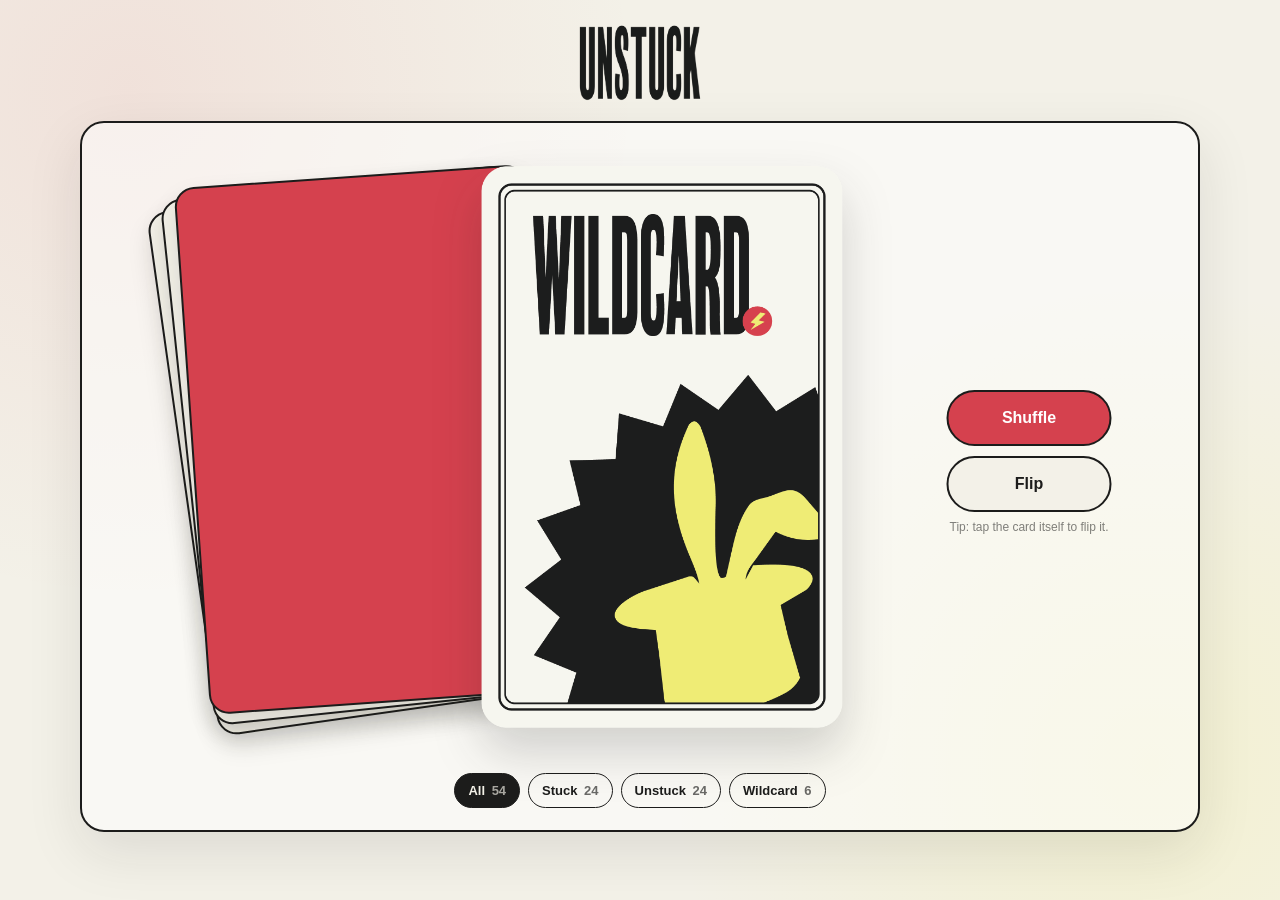
==== index.html @ 98b53271 "Add files via upload" ====
<!doctype html>
<html lang="en">
  <head>
    <meta charset="UTF-8" />
    <meta name="viewport" content="width=device-width, initial-scale=1" />
    <meta name="theme-color" content="#f3f1e8" />
    <title>Unstuck — Card Deck</title>
    <link rel="stylesheet" href="styles.css" />
  </head>
  <body>
    <main class="app-shell">
      <header class="masthead">
        <img class="brand-logo" src="assets/branding/unstuck-logo.png" alt="Unstuck" />
      </header>

      <section class="table" aria-label="Virtual card table">
        <div class="play-area">
          <div class="stage">
            <div class="deck-stack" aria-hidden="true">
              <div></div><div></div><div></div>
            </div>

            <button class="card" id="card" type="button" aria-label="Flip current card">
              <span class="card-motion">
                <span class="card-inner">
                  <span class="card-face card-back"><img id="back-image" alt="" /></span>
                  <span class="card-face card-front"><img id="front-image" alt="" /></span>
                </span>
              </span>
            </button>

            <p class="empty-message" id="empty-message" hidden>
              Every card has been drawn. Shuffle to begin again.
            </p>
          </div>

          <div class="controls">
            <button class="control primary" id="shuffle" type="button">Shuffle</button>
            <div class="flip-group">
              <button class="control secondary" id="flip" type="button">Flip</button>
              <p class="hint">Tip: tap the card itself to flip it.</p>
            </div>
          </div>
        </div>

        <div class="category-picker" role="group" aria-label="Choose deck category">
          <button class="category active" data-category="all">All <span>54</span></button>
          <button class="category" data-category="stuck">Stuck <span>24</span></button>
          <button class="category" data-category="unstuck">Unstuck <span>24</span></button>
          <button class="category" data-category="wildcard">Wildcard <span>6</span></button>
        </div>
      </section>
    </main>
    <script src="app.js"></script>
  </body>
</html>
---- styles.css ----
:root {
  --paper: #f3f1e8;
  --ink: #1c1c1b;
  --red: #d5414e;
  --yellow: #f3ef6d;
  --radius: 24px;
}

* { box-sizing: border-box; }

body {
  margin: 0;
  min-width: 320px;
  min-height: 100vh;
  color: var(--ink);
  background:
    radial-gradient(circle at 10% 10%, rgba(213, 65, 78, .09), transparent 32rem),
    radial-gradient(circle at 90% 85%, rgba(243, 239, 109, .18), transparent 30rem),
    var(--paper);
  font-family: Arial, Helvetica, sans-serif;
}

button { font: inherit; }

.app-shell {
  width: min(1120px, calc(100% - 32px));
  margin: 0 auto;
  padding: 32px 0 40px;
}

.masthead {
  display: flex;
  align-items: center;
  justify-content: center;
  min-height: 60px;
  margin: -10px 0 -2px;
}

.brand-logo {
  display: block;
  width: clamp(115px, 14vw, 150px);
  height: auto;
  transform: translateY(calc(-12% - 4px));
  mix-blend-mode: multiply;
}

.table {
  position: relative;
  min-height: 700px;
  padding: 20px 24px 22px;
  overflow: hidden;
  border: 2px solid var(--ink);
  border-radius: var(--radius);
  background: rgba(255, 255, 255, .52);
  box-shadow: 0 20px 55px rgba(28, 28, 27, .10);
}

.category-picker {
  display: flex;
  justify-content: center;
  gap: 8px;
  position: relative;
  z-index: 5;
  margin-top: 14px;
}

.category {
  padding: 9px 13px;
  border: 1.5px solid var(--ink);
  border-radius: 999px;
  color: var(--ink);
  background: transparent;
  cursor: pointer;
  font-size: 13px;
  font-weight: 800;
  transition: transform .15s ease, background .15s ease, color .15s ease;
}

.category:hover { transform: translateY(-2px); }
.category.active { color: var(--paper); background: var(--ink); }
.category span { opacity: .65; margin-left: 3px; }

.play-area {
  position: relative;
  transform: translateX(22px);
}

.stage {
  position: relative;
  display: grid;
  place-items: center;
  min-height: 610px;
  padding: 4px 0 12px;
  perspective: 1600px;
}

.deck-stack {
  position: absolute;
  top: 50%;
  left: calc(50% - 305px);
  width: 352px;
  aspect-ratio: 2 / 3;
  transform: translate(-50%, -50%) rotate(-8deg);
}

.deck-stack div {
  position: absolute;
  inset: 0;
  border: 2px solid var(--ink);
  border-radius: 20px;
  background: var(--paper);
  box-shadow: 0 12px 25px rgba(28, 28, 27, .13);
}

.deck-stack div:nth-child(2) { transform: translate(6px, -5px) rotate(2deg); }
.deck-stack div:nth-child(3) { transform: translate(12px, -10px) rotate(4deg); background: var(--red); }

.card {
  position: relative;
  z-index: 2;
  width: min(400px, 82vw);
  aspect-ratio: 1468 / 2202;
  padding: 0;
  border: 0;
  border-radius: 22px;
  background: transparent;
  cursor: pointer;
  perspective: 1400px;
  filter: drop-shadow(0 24px 24px rgba(28, 28, 27, .18));
}

.card-motion,
.card-inner {
  display: block;
  position: absolute;
  inset: 0;
}

.card-motion { transform-style: preserve-3d; }

.card-inner {
  transform-style: preserve-3d;
  transition: transform .55s cubic-bezier(.2,.75,.2,1);
}

.card.flipped .card-inner { transform: rotateY(180deg); }
.card.dealing { animation: deal .45s cubic-bezier(.2,.8,.2,1); }
.card.anticipating .card-motion {
  animation: pulseToFlip .55s ease-in-out forwards;
  will-change: transform;
}
.card:disabled { cursor: wait; }

.card-face {
  position: absolute;
  inset: 0;
  overflow: hidden;
  border-radius: 22px;
  backface-visibility: hidden;
  background: transparent;
}

.card-front { transform: rotateY(180deg); }
.card img { width: 100%; height: 100%; display: block; object-fit: cover; }

.controls {
  display: flex;
  flex-direction: column;
  justify-content: center;
  align-items: center;
  gap: 10px;
  position: absolute;
  top: 50%;
  left: calc(75% + 100px);
  transform: translate(-50%, -50%);
  z-index: 5;
}

.control {
  min-width: 165px;
  padding: 17px 26px;
  border: 2px solid var(--ink);
  border-radius: 999px;
  cursor: pointer;
  font-size: 16px;
  font-weight: 900;
  transition: transform .15s ease, box-shadow .15s ease;
}

.control:hover:not(:disabled) { transform: translateY(-2px); box-shadow: 0 5px 0 var(--ink); }
.control:active:not(:disabled) { transform: translateY(2px); box-shadow: none; }
.control:disabled { opacity: .35; cursor: not-allowed; }
.control.primary { background: var(--red); color: white; }
.control.secondary { background: var(--paper); color: var(--ink); }

.flip-group {
  display: flex;
  position: relative;
  flex: 0 0 auto;
  width: 165px;
  min-width: 0;
  flex-direction: column;
  align-items: center;
  gap: 8px;
}
.hint {
  position: absolute;
  top: calc(100% + 8px);
  left: 50%;
  width: 210px;
  margin: 0;
  transform: translateX(-50%);
  text-align: center;
  white-space: nowrap;
  font-size: 12px;
  line-height: 1.25;
  opacity: .55;
}
.empty-message { max-width: 300px; text-align: center; font-family: Georgia, serif; font-size: 22px; line-height: 1.3; }

@keyframes deal {
  from { opacity: 0; transform: translate(-150px, -16px) rotate(-5deg); }
  to { opacity: 1; transform: none; }
}

@keyframes pulseToFlip {
  0% { transform: scale(1); }
  45% { transform: scale(.95); }
  100% { transform: scale(1); }
}

@media (max-width: 760px) {
  .app-shell { width: min(100% - 18px, 620px); padding-top: 20px; }
  .masthead { min-height: 58px; margin: -10px 4px -2px; }
  .brand-logo { width: 118px; }
  .table { min-height: 650px; padding-inline: 10px; }
  .category-picker { flex-wrap: wrap; margin-top: 24px; }
  .stage { min-height: 520px; }
  .play-area { transform: none; }
  .deck-stack { display: none; }
  .controls {
    display: grid;
    width: 100%;
    position: relative;
    top: auto;
    right: auto;
    left: auto;
    transform: none;
    grid-template-columns: 120px 120px;
    column-gap: 16px;
    row-gap: 8px;
    justify-content: center;
    align-items: flex-start;
  }
  .flip-group {
    display: contents;
  }
  #flip { grid-column: 2; grid-row: 1; }
  .hint {
    position: static;
    grid-column: 1 / -1;
    grid-row: 2;
    justify-self: center;
    transform: none;
  }
  .control {
    width: 120px;
    min-width: 120px;
    padding: 14px 18px;
  }
}

/* Compact landscape embed: sized for short, wide portfolio frames. */
@media (max-height: 600px) and (min-width: 700px) {
  html, body { height: 100%; overflow: hidden; }

  .app-shell {
    display: grid;
    grid-template-rows: 44px minmax(0, 1fr);
    gap: 8px;
    width: 100%;
    height: 100%;
    padding: 12px 18px 16px;
  }

  .masthead {
    min-height: 0;
    margin: 0;
  }

  .brand-logo {
    width: 74px;
    transform: translateY(calc(-12% - 2px));
  }

  .table {
    display: flex;
    min-height: 0;
    height: 100%;
    padding: 8px 14px 9px;
    flex-direction: column;
    border-radius: 18px;
  }

  .play-area {
    flex: 1 1 auto;
    min-height: 0;
    transform: translateX(10px);
  }

  .stage {
    height: 100%;
    min-height: 0;
    padding: 0;
  }

  .card { width: min(242px, calc((100vh - 145px) * .666)); }

  .deck-stack {
    left: calc(50% - 182px);
    width: 212px;
  }

  .controls { left: calc(75% + 60px); }

  .control {
    min-width: 120px;
    padding: 11px 17px;
    font-size: 13px;
  }

  .flip-group {
    width: 120px;
  }

  .hint { width: 182px; font-size: 10px; }

  .category-picker {
    flex: 0 0 auto;
    margin-top: 6px;
    gap: 6px;
  }

  .category {
    padding: 6px 10px;
    font-size: 11px;
  }
}

@media (prefers-reduced-motion: reduce) {
  *, *::before, *::after { scroll-behavior: auto !important; animation-duration: .01ms !important; transition-duration: .01ms !important; }
}
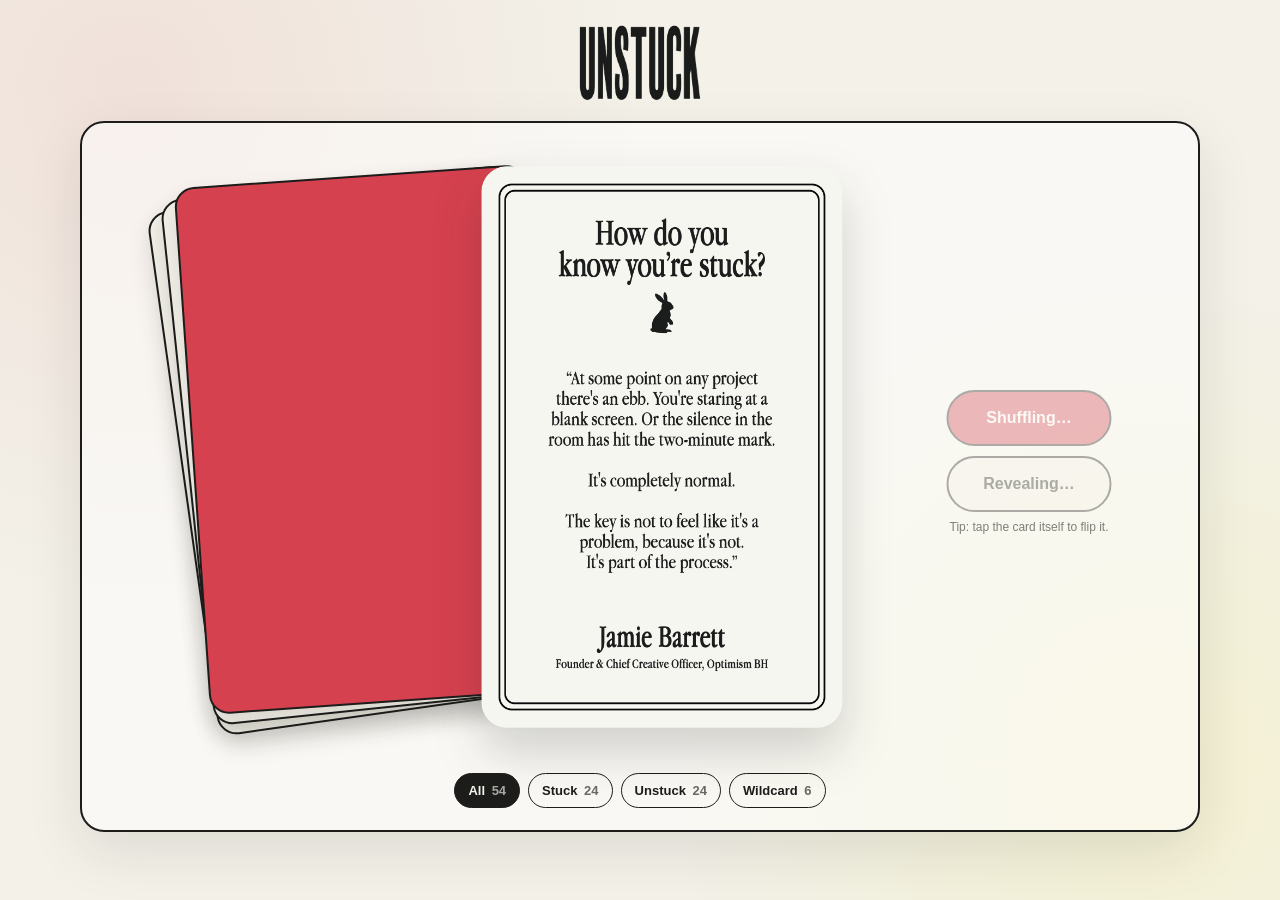
==== commit 0e81592e: "Add files via upload" ====
--- a/index.html
+++ b/index.html
@@ -51,6 +51,6 @@
         </div>
       </section>
     </main>
-    <script src="app.js"></script>
+    <script src="app.js?v=20260623-corrected-cards"></script>
   </body>
 </html>
--- a/styles.css
+++ b/styles.css
@@ -229,7 +229,7 @@
   100% { transform: scale(1); }
 }
 
-@media (max-width: 760px) {
+@media (max-width: 900px) {
   .app-shell { width: min(100% - 18px, 620px); padding-top: 20px; }
   .masthead { min-height: 58px; margin: -10px 4px -2px; }
   .brand-logo { width: 118px; }
@@ -270,6 +270,122 @@
   }
 }
 
+/* Fluid full-screen phone layouts. The height guard keeps the custom
+   285 × 500 portfolio iframe on its dedicated rules below. */
+@media (max-width: 480px) and (min-height: 521px) {
+  body { min-width: 0; }
+
+  .app-shell {
+    width: calc(100% - clamp(14px, 4vw, 18px));
+    padding-top: clamp(16px, 5vw, 20px);
+    padding-bottom: clamp(24px, 8vw, 40px);
+  }
+
+  .masthead {
+    min-height: clamp(52px, 14vw, 58px);
+  }
+
+  .brand-logo {
+    width: clamp(96px, 27.75vw, 118px);
+  }
+
+  .table {
+    min-height: clamp(620px, calc(100vh - 120px), 680px);
+    padding-inline: clamp(8px, 2.5vw, 10px);
+    border-radius: clamp(18px, 6vw, 24px);
+  }
+
+  .stage {
+    min-height: clamp(450px, 122vw, 520px);
+  }
+
+  .controls {
+    grid-template-columns: repeat(2, clamp(104px, 28vw, 120px));
+    column-gap: clamp(10px, 3.75vw, 16px);
+  }
+
+  .control {
+    width: clamp(104px, 28vw, 120px);
+    min-width: 0;
+    padding-inline: clamp(12px, 4vw, 18px);
+  }
+
+  .category-picker {
+    flex-wrap: nowrap;
+    gap: clamp(4px, 1.5vw, 8px);
+    margin-top: clamp(18px, 5.5vw, 24px);
+  }
+
+  .category {
+    padding: clamp(7px, 2.2vw, 9px) clamp(6px, 2.8vw, 13px);
+    white-space: nowrap;
+    font-size: clamp(10px, 3.05vw, 13px);
+  }
+
+  .category span {
+    margin-left: clamp(1px, .7vw, 3px);
+  }
+}
+
+/* Fluid compact-laptop layout. Height-aware sizing keeps the full game
+   visible on shorter displays while preserving the wide composition. */
+@media (min-width: 901px) and (max-width: 1200px) and (min-height: 601px) {
+  .app-shell {
+    width: min(1120px, calc(100% - 32px));
+    padding-top: clamp(20px, 3vh, 30px);
+    padding-bottom: clamp(24px, 4vh, 36px);
+  }
+
+  .masthead {
+    min-height: clamp(48px, 7vh, 58px);
+    margin: -8px 0 -2px;
+  }
+
+  .brand-logo {
+    width: clamp(100px, 11vw, 125px);
+  }
+
+  .table {
+    min-height: min(680px, calc(100vh - 145px));
+    padding: clamp(14px, 2vw, 20px) clamp(16px, 2vw, 24px) clamp(16px, 2vw, 22px);
+  }
+
+  .play-area {
+    transform: translateX(clamp(8px, 1.8vw, 20px));
+  }
+
+  .stage {
+    min-height: min(580px, calc(100vh - 225px));
+  }
+
+  .card {
+    width: min(clamp(320px, 35vw, 370px), calc((100vh - 215px) * .666));
+  }
+
+  .deck-stack {
+    left: calc(50% - clamp(245px, 28vw, 285px));
+    width: clamp(285px, 32vw, 335px);
+  }
+
+  .controls {
+    left: calc(75% + clamp(60px, 7vw, 90px));
+  }
+
+  .control {
+    min-width: clamp(140px, 15vw, 165px);
+    padding: clamp(13px, 1.5vw, 17px) clamp(20px, 2.3vw, 26px);
+  }
+
+  .flip-group {
+    width: clamp(140px, 15vw, 165px);
+  }
+
+  .category-picker {
+    margin-top: clamp(8px, 1.2vw, 14px);
+    gap: clamp(6px, .8vw, 8px);
+  }
+}
+
 /* Compact landscape embed: sized for short, wide portfolio frames. */
 @media (max-height: 600px) and (min-width: 700px) {
   html, body { height: 100%; overflow: hidden; }
@@ -347,6 +463,120 @@
   }
 }
 
+/* Micro portrait embed: optimized for compact portfolio widgets (285 × 500). */
+@media (max-width: 340px) and (max-height: 520px) {
+  html, body {
+    width: 100%;
+    height: 100%;
+    min-width: 0;
+    overflow: hidden;
+  }
+
+  .app-shell {
+    display: grid;
+    grid-template-rows: 42px minmax(0, 1fr);
+    gap: 6px;
+    width: 100%;
+    height: 100%;
+    padding: 8px 12px 10px;
+  }
+
+  .masthead {
+    min-height: 0;
+    margin: 0;
+  }
+
+  .brand-logo {
+    width: 68px;
+    transform: translateY(-1px);
+  }
+
+  .table {
+    display: grid;
+    grid-template-rows: minmax(0, 1fr) auto;
+    min-height: 0;
+    height: 100%;
+    padding: 5px 5px 6px;
+    border-width: 1.5px;
+    border-radius: 12px;
+  }
+
+  .play-area {
+    display: grid;
+    grid-template-rows: minmax(0, 1fr) auto;
+    min-height: 0;
+    transform: translateY(-13px);
+  }
+
+  .stage {
+    min-height: 0;
+    height: 100%;
+    padding: 0;
+  }
+
+  .deck-stack { display: none; }
+
+  .card {
+    width: auto;
+    height: min(300px, calc(100vh - 185px));
+    border-radius: 10px;
+    filter: drop-shadow(0 8px 8px rgba(28, 28, 27, .15));
+  }
+
+  .card-face { border-radius: 10px; }
+
+  .controls {
+    display: grid;
+    width: 100%;
+    position: relative;
+    top: auto;
+    right: auto;
+    left: auto;
+    transform: none;
+    grid-template-columns: 86px 86px;
+    column-gap: 8px;
+    row-gap: 9px;
+    justify-content: center;
+    align-items: start;
+  }
+
+  .control {
+    width: 86px;
+    min-width: 86px;
+    padding: 8px 10px;
+    border-width: 1.5px;
+    font-size: 11px;
+  }
+
+  .flip-group { display: contents; }
+  #flip { grid-column: 2; grid-row: 1; }
+
+  .hint {
+    position: static;
+    grid-column: 1 / -1;
+    grid-row: 2;
+    width: 180px;
+    transform: none;
+    justify-self: center;
+    font-size: 8.5px;
+    line-height: 1.15;
+  }
+
+  .category-picker {
+    flex: 0 0 auto;
+    margin-top: 12px;
+    margin-bottom: 1px;
+    gap: 3px;
+    transform: translateY(-13px);
+  }
+
+  .category {
+    padding: 4px 5px;
+    border-width: 1px;
+    font-size: 8.5px;
+  }
+}
+
 @media (prefers-reduced-motion: reduce) {
   *, *::before, *::after { scroll-behavior: auto !important; animation-duration: .01ms !important; transition-duration: .01ms !important; }
 }
